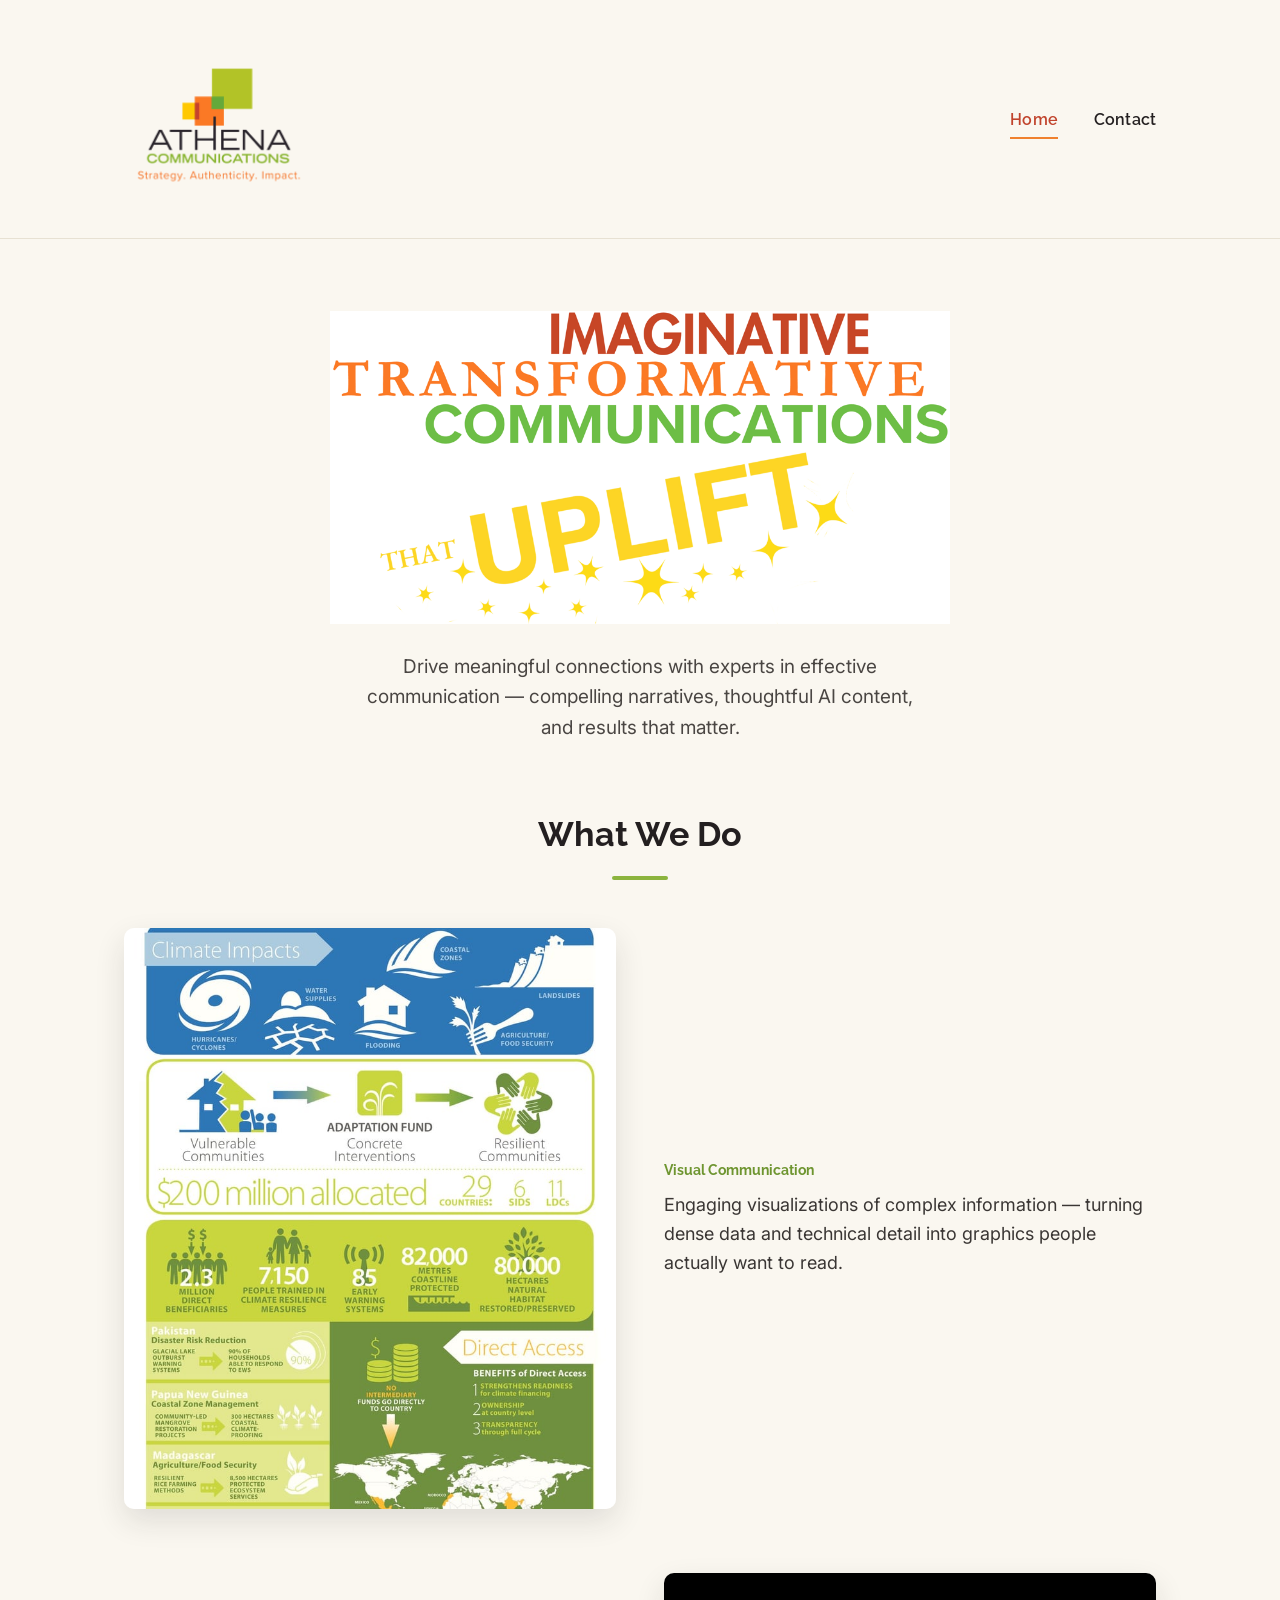
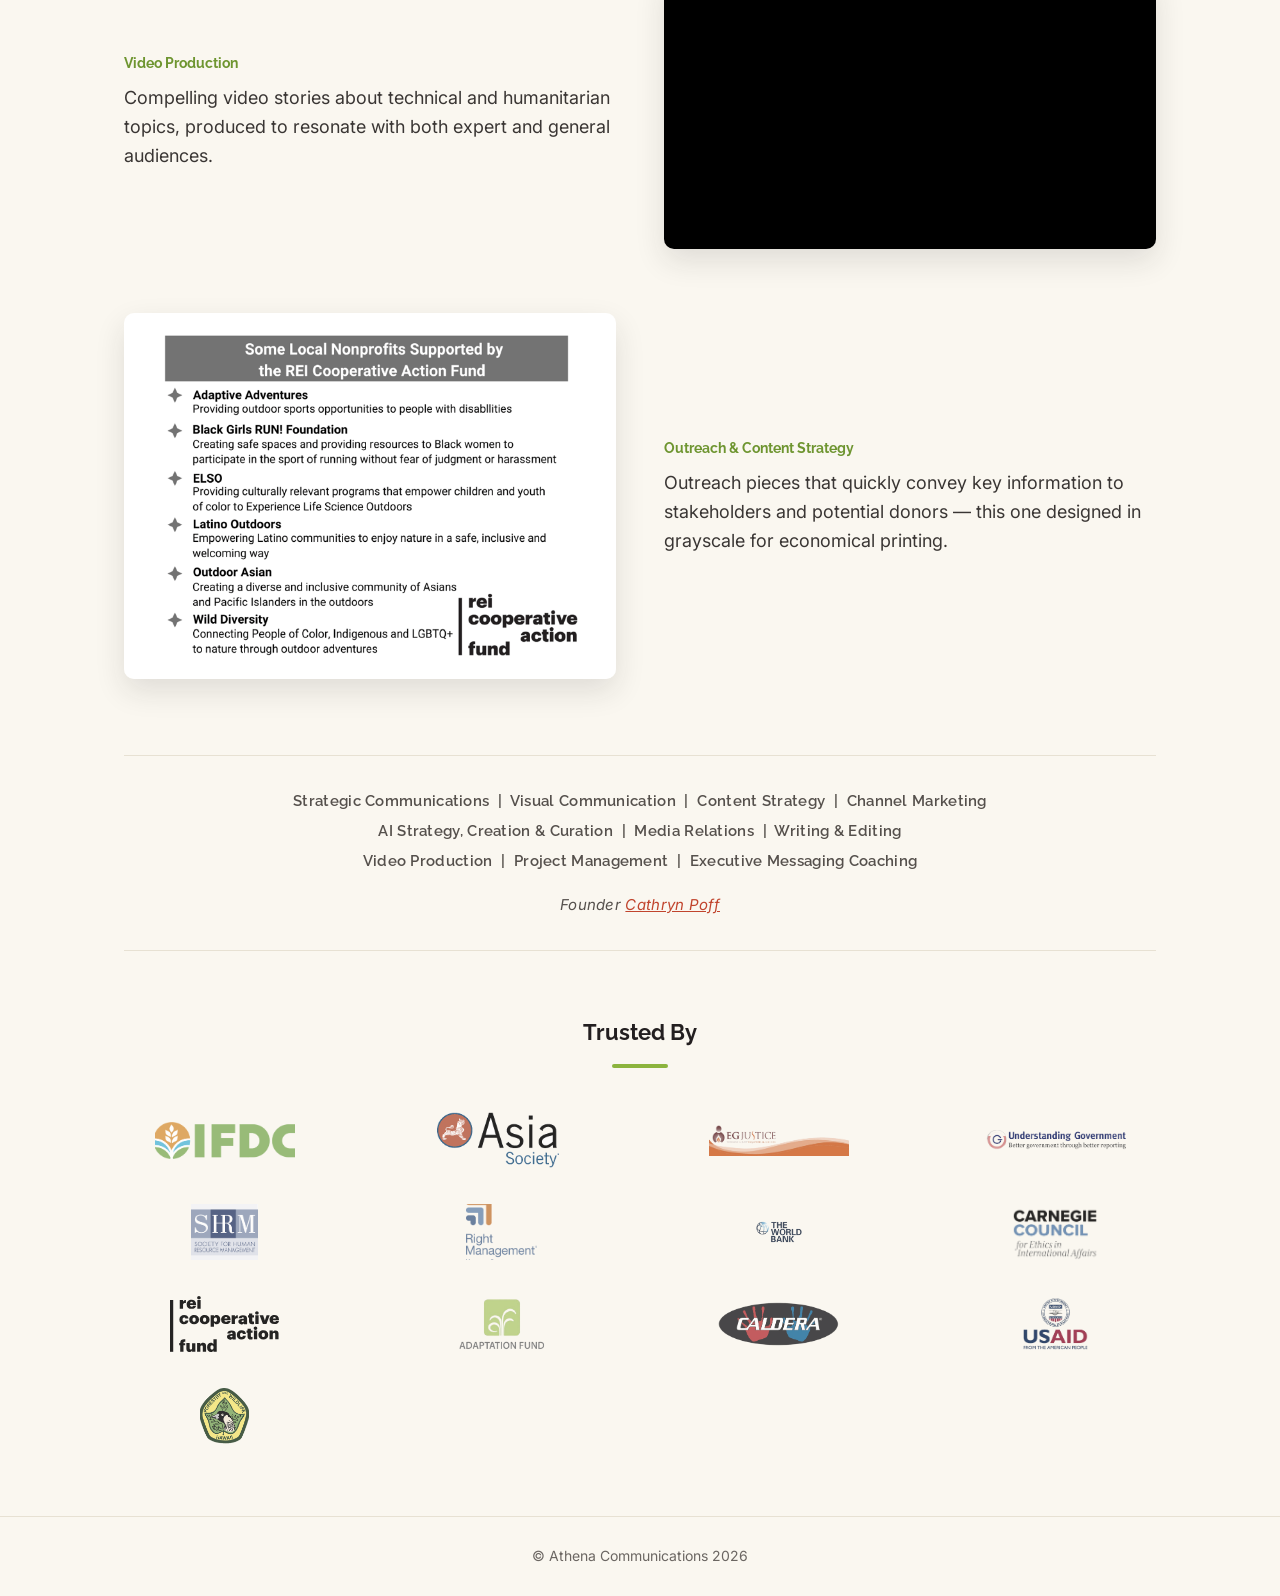
==== index.html @ 83ae7519 "Add files via upload" ====
<!DOCTYPE html>
<html lang="en">
<head>
<meta charset="UTF-8">
<meta name="viewport" content="width=device-width, initial-scale=1.0">
<title>Athena Communications | Strategic &amp; Visual Communications</title>
<meta name="description" content="Athena Communications crafts compelling narratives, creates and manages AI content, and delivers impactful results for mission-driven organizations.">
<link rel="icon" href="images/athena-logo.png">
<link rel="stylesheet" href="styles.css">
</head>
<body>

<header class="site-header">
  <div class="wrap">
    <a href="index.html" class="logo"><img src="images/athena-logo.png" alt="Athena Communications"></a>
    <nav>
      <a href="index.html" class="nav-link active">Home</a>
      <a href="contact.html" class="nav-link">Contact</a>
    </nav>
  </div>
</header>

<section class="hero">
  <div class="wrap">
    <img src="images/hero-graphic.png" alt="Imaginative, transformative communications that uplift">
    <p class="lede">Drive meaningful connections with experts in effective communication — compelling narratives, thoughtful AI content, and results that matter.</p>
  </div>
</section>

<section class="wrap">
  <div class="section-head">
    <h2>What We Do</h2>
    <div class="rule"></div>
  </div>

  <div class="work">
    <div class="work-row">
      <div class="work-media">
        <img src="images/infographic.jpeg" alt="Engaging infographic visualizing complex information">
      </div>
      <div class="work-text">
        <span class="kicker">Visual Communication</span>
        <p>Engaging visualizations of complex information — turning dense data and technical detail into graphics people actually want to read.</p>
      </div>
    </div>

    <div class="work-row reverse">
      <div class="work-media">
        <div class="video-frame">
          <iframe src="https://www.youtube.com/embed/u7SJyW5X_gA" title="Athena Communications video story" allow="accelerometer; autoplay; clipboard-write; encrypted-media; gyroscope; picture-in-picture" allowfullscreen loading="lazy"></iframe>
        </div>
      </div>
      <div class="work-text">
        <span class="kicker">Video Production</span>
        <p>Compelling video stories about technical and humanitarian topics, produced to resonate with both expert and general audiences.</p>
      </div>
    </div>

    <div class="work-row">
      <div class="work-media">
        <img src="images/postcard.png" alt="Outreach postcard designed in grayscale for economical printing">
      </div>
      <div class="work-text">
        <span class="kicker">Outreach &amp; Content Strategy</span>
        <p>Outreach pieces that quickly convey key information to stakeholders and potential donors — this one designed in grayscale for economical printing.</p>
      </div>
    </div>
  </div>

  <div class="services">
    <p>Strategic Communications &nbsp;|&nbsp; Visual Communication &nbsp;|&nbsp; Content Strategy &nbsp;|&nbsp; Channel Marketing<br>
    AI Strategy, Creation &amp; Curation &nbsp;|&nbsp; Media Relations &nbsp;|&nbsp; Writing &amp; Editing<br>
    Video Production &nbsp;|&nbsp; Project Management &nbsp;|&nbsp; Executive Messaging Coaching</p>
    <p class="founder">Founder <a href="https://cathrynpoff.pro" target="_blank" rel="noopener">Cathryn Poff</a></p>
  </div>
</section>

<section class="clients wrap">
  <div class="section-head">
    <h2>Trusted By</h2>
    <div class="rule"></div>
  </div>
  <div class="client-grid">
    <img src="images/logo-ifdc.png" alt="IFDC">
    <img src="images/logo-asiasociety.png" alt="Asia Society">
    <img src="images/logo-egjustice.png" alt="Environmental and Governance Justice">
    <img src="images/logo-ungovt.png" alt="U.N. Government logo">
    <img src="images/logo-shrm.gif" alt="SHRM">
    <img src="images/logo-right-management.png" alt="Right Management">
    <img src="images/logo-worldbank.png" alt="World Bank">
    <img src="images/logo-carnegiecouncil.png" alt="Carnegie Council">
    <img src="images/logo-rcaf.svg" alt="REI Cooperative Action Fund">
    <img src="images/logo-adaptationfund.png" alt="Adaptation Fund">
    <img src="images/logo-caldera.png" alt="Caldera">
    <img src="images/logo-usaid.png" alt="USAID">
    <img src="images/logo-dofaw.png" alt="DOFAW">
  </div>
</section>

<footer class="site-footer">
  <div class="wrap">&copy; Athena Communications 2026</div>
</footer>

</body>
</html>
---- styles.css ----
/* Athena Communications — site styles */

@import url('https://fonts.googleapis.com/css2?family=Raleway:wght@500;600;700&family=Inter:wght@400;500;600&display=swap');

:root {
  --cream: #FAF7F0;
  --ink: #231F20;
  --olive: #8CB43E;
  --olive-dark: #6E9530;
  --orange: #F0812E;
  --rust: #C1442D;
  --yellow: #FFC20E;
  --line: #E7E1D3;
  --max: 1080px;
}

* { box-sizing: border-box; }

html { scroll-behavior: smooth; }

body {
  margin: 0;
  font-family: 'Inter', sans-serif;
  color: var(--ink);
  background: var(--cream);
  line-height: 1.6;
  -webkit-font-smoothing: antialiased;
}

h1, h2, h3, .nav-link, .btn {
  font-family: 'Raleway', sans-serif;
}

a { color: var(--rust); }
a:hover { color: var(--orange); }

img { max-width: 100%; display: block; }

.wrap {
  max-width: var(--max);
  margin: 0 auto;
  padding: 0 24px;
}

/* Header */

.site-header {
  padding: 28px 0 20px;
  border-bottom: 1px solid var(--line);
}

.site-header .wrap {
  display: flex;
  align-items: center;
  justify-content: space-between;
  gap: 24px;
}

.site-header .logo img {
  width: 190px;
}

.site-header nav {
  display: flex;
  gap: 36px;
}

.nav-link {
  color: var(--ink);
  text-decoration: none;
  font-weight: 600;
  font-size: 16px;
  letter-spacing: 0.01em;
  padding-bottom: 4px;
  border-bottom: 2px solid transparent;
}

.nav-link:hover,
.nav-link.active {
  color: var(--rust);
  border-bottom-color: var(--orange);
}

/* Hero */

.hero {
  padding: 72px 0 56px;
  text-align: center;
}

.hero img {
  max-width: 620px;
  margin: 0 auto;
}

.hero p.lede {
  max-width: 560px;
  margin: 28px auto 0;
  font-size: 19px;
  color: #4A4643;
}

/* What We Do */

.section-head {
  text-align: center;
  padding: 8px 0 8px;
}

.section-head h2 {
  font-size: 34px;
  font-weight: 700;
  margin: 0 0 4px;
}

.section-head .rule {
  width: 56px;
  height: 4px;
  background: var(--olive);
  margin: 14px auto 0;
  border-radius: 2px;
}

.work {
  padding: 40px 0 20px;
  display: flex;
  flex-direction: column;
  gap: 64px;
}

.work-row {
  display: grid;
  grid-template-columns: 1fr 1fr;
  gap: 48px;
  align-items: center;
}

.work-row.reverse .work-media { order: 2; }
.work-row.reverse .work-text { order: 1; }

.work-media img,
.work-media .video-frame {
  border-radius: 10px;
  box-shadow: 0 12px 30px rgba(35, 31, 32, 0.12);
}

.work-text .kicker {
  display: block;
  color: var(--olive-dark);
  font-family: 'Raleway', sans-serif;
  font-weight: 700;
  font-size: 14px;
  margin-bottom: 10px;
}

.work-text p {
  font-size: 18px;
  margin: 0;
  color: #3A3634;
}

.video-frame {
  position: relative;
  padding-top: 56.25%;
  overflow: hidden;
  border-radius: 10px;
  background: #000;
}

.video-frame iframe {
  position: absolute;
  inset: 0;
  width: 100%;
  height: 100%;
  border: 0;
}

/* Services strip */

.services {
  margin: 56px 0 8px;
  padding: 30px 0;
  border-top: 1px solid var(--line);
  border-bottom: 1px solid var(--line);
  text-align: center;
}

.services p {
  margin: 0;
  font-family: 'Raleway', sans-serif;
  font-weight: 600;
  font-size: 15px;
  color: #55504C;
  letter-spacing: 0.02em;
  line-height: 2;
}

.services .founder {
  margin-top: 14px;
  font-style: italic;
  font-family: 'Inter', sans-serif;
  font-weight: 400;
  font-size: 15px;
}

/* Client logos */

.clients {
  padding: 48px 0 72px;
}

.clients .section-head h2 { font-size: 22px; }

.client-grid {
  margin-top: 36px;
  display: grid;
  grid-template-columns: repeat(4, 1fr);
  gap: 36px 28px;
  align-items: center;
  justify-items: center;
}

.client-grid img {
  max-height: 56px;
  max-width: 140px;
  width: auto;
  filter: grayscale(35%);
  opacity: 0.85;
  transition: opacity 0.15s ease, filter 0.15s ease;
}

.client-grid img:hover {
  filter: grayscale(0%);
  opacity: 1;
}

/* Footer */

.site-footer {
  border-top: 1px solid var(--line);
  padding: 28px 0;
  text-align: center;
  font-size: 14px;
  color: #6B6662;
}

/* Contact page */

.contact-hero {
  padding: 56px 0 12px;
  text-align: center;
}

.contact-hero h1 {
  font-size: 38px;
  margin: 0 0 12px;
}

.contact-hero p {
  color: #4A4643;
  font-size: 17px;
  max-width: 500px;
  margin: 0 auto;
}

.contact-form-wrap {
  max-width: 560px;
  margin: 40px auto 80px;
  padding: 0 24px;
}

.field {
  margin-bottom: 22px;
}

.field label {
  display: block;
  font-family: 'Raleway', sans-serif;
  font-weight: 600;
  font-size: 14px;
  margin-bottom: 8px;
}

.field input,
.field textarea {
  width: 100%;
  padding: 13px 14px;
  border: 1px solid #D9D2C4;
  border-radius: 8px;
  font-family: 'Inter', sans-serif;
  font-size: 15px;
  background: #fff;
  color: var(--ink);
}

.field input:focus,
.field textarea:focus {
  outline: none;
  border-color: var(--olive);
  box-shadow: 0 0 0 3px rgba(140, 180, 62, 0.18);
}

.field textarea { min-height: 140px; resize: vertical; }

.btn {
  display: inline-block;
  background: var(--rust);
  color: #fff;
  border: none;
  padding: 15px 38px;
  border-radius: 8px;
  font-weight: 600;
  font-size: 16px;
  cursor: pointer;
}

.btn:hover { background: var(--orange); color: #fff; }

.hidden-field { display: none; }

/* Responsive */

@media (max-width: 720px) {
  .site-header .wrap { flex-direction: column; gap: 14px; }
  .site-header nav { gap: 28px; }
  .work-row,
  .work-row.reverse .work-media,
  .work-row.reverse .work-text {
    grid-template-columns: 1fr;
    order: initial;
  }
  .work-row { display: flex; flex-direction: column; gap: 24px; }
  .client-grid { grid-template-columns: repeat(2, 1fr); }
  .hero { padding: 48px 0 40px; }
  .hero img { max-width: 100%; }
}

@media (prefers-reduced-motion: reduce) {
  html { scroll-behavior: auto; }
  * { transition: none !important; }
}
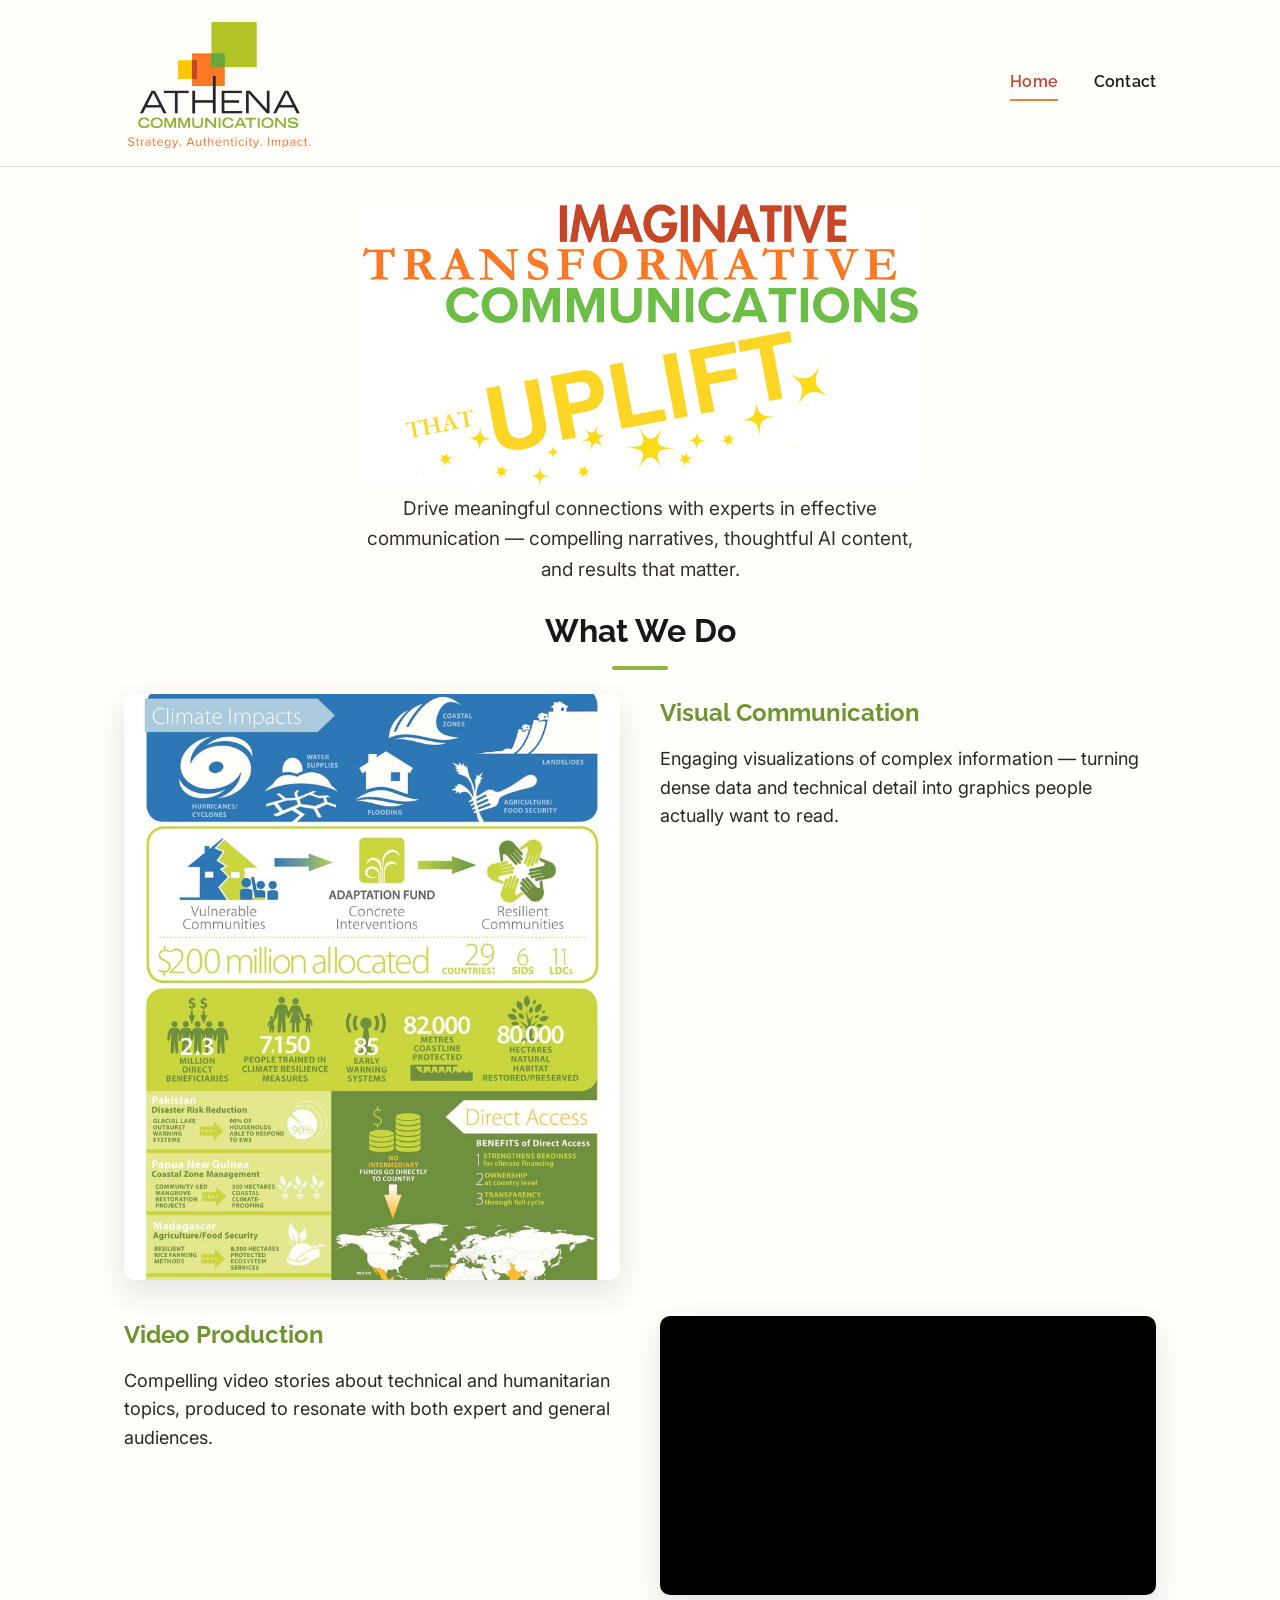
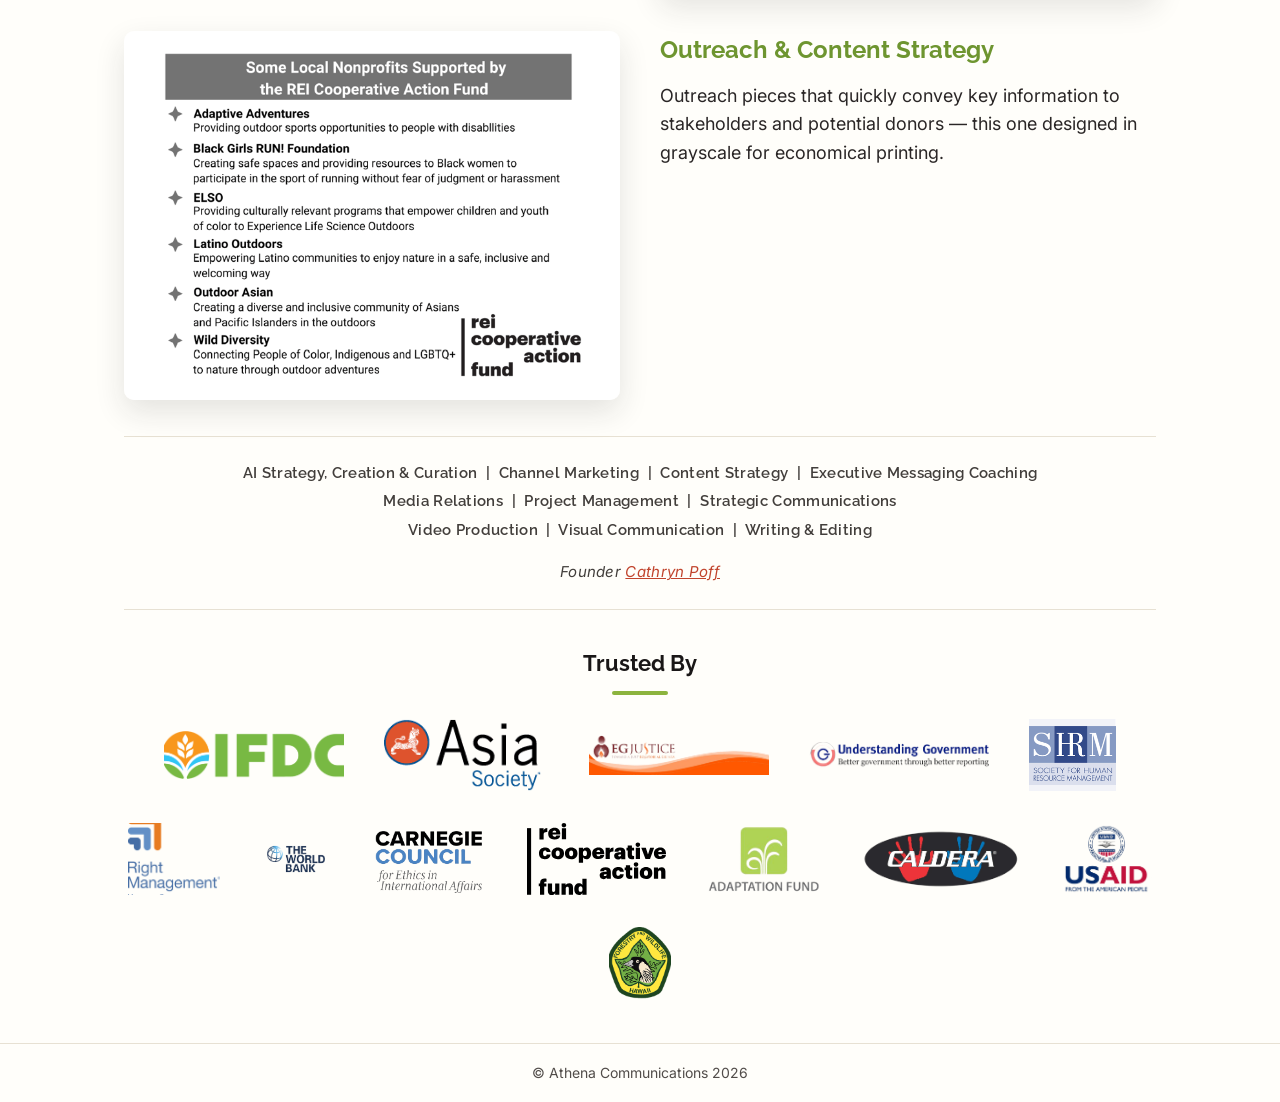
==== commit 46074ba0: "Add files via upload" ====
--- a/index.html
+++ b/index.html
@@ -68,9 +68,9 @@
   </div>
 
   <div class="services">
-    <p>Strategic Communications &nbsp;|&nbsp; Visual Communication &nbsp;|&nbsp; Content Strategy &nbsp;|&nbsp; Channel Marketing<br>
-    AI Strategy, Creation &amp; Curation &nbsp;|&nbsp; Media Relations &nbsp;|&nbsp; Writing &amp; Editing<br>
-    Video Production &nbsp;|&nbsp; Project Management &nbsp;|&nbsp; Executive Messaging Coaching</p>
+    <p>AI Strategy, Creation &amp; Curation &nbsp;|&nbsp; Channel Marketing &nbsp;|&nbsp; Content Strategy &nbsp;|&nbsp; Executive Messaging Coaching<br>
+    Media Relations &nbsp;|&nbsp; Project Management &nbsp;|&nbsp; Strategic Communications<br>
+    Video Production &nbsp;|&nbsp; Visual Communication &nbsp;|&nbsp; Writing &amp; Editing</p>
     <p class="founder">Founder <a href="https://cathrynpoff.pro" target="_blank" rel="noopener">Cathryn Poff</a></p>
   </div>
 </section>
--- a/styles.css
+++ b/styles.css
@@ -3,8 +3,8 @@
 @import url('https://fonts.googleapis.com/css2?family=Raleway:wght@500;600;700&family=Inter:wght@400;500;600&display=swap');
 
 :root {
-  --cream: #FAF7F0;
-  --ink: #231F20;
+  --cream: #FFFEFA;
+  --ink: #1A1717;
   --olive: #8CB43E;
   --olive-dark: #6E9530;
   --orange: #F0812E;
@@ -45,7 +45,7 @@
 /* Header */
 
 .site-header {
-  padding: 28px 0 20px;
+  padding: 18px 0 14px;
   border-bottom: 1px solid var(--line);
 }
 
@@ -84,55 +84,55 @@
 /* Hero */
 
 .hero {
-  padding: 72px 0 56px;
+  padding: 36px 0 20px;
   text-align: center;
 }
 
 .hero img {
-  max-width: 620px;
+  max-width: 560px;
   margin: 0 auto;
 }
 
 .hero p.lede {
   max-width: 560px;
-  margin: 28px auto 0;
+  margin: 8px auto 0;
   font-size: 19px;
-  color: #4A4643;
+  color: #363130;
 }
 
 /* What We Do */
 
 .section-head {
   text-align: center;
-  padding: 8px 0 8px;
+  padding: 0;
 }
 
 .section-head h2 {
-  font-size: 34px;
+  font-size: 32px;
   font-weight: 700;
-  margin: 0 0 4px;
+  margin: 0;
 }
 
 .section-head .rule {
   width: 56px;
   height: 4px;
   background: var(--olive);
-  margin: 14px auto 0;
+  margin: 10px auto 0;
   border-radius: 2px;
 }
 
 .work {
-  padding: 40px 0 20px;
+  padding: 24px 0 8px;
   display: flex;
   flex-direction: column;
-  gap: 64px;
+  gap: 36px;
 }
 
 .work-row {
   display: grid;
   grid-template-columns: 1fr 1fr;
-  gap: 48px;
-  align-items: center;
+  gap: 40px;
+  align-items: start;
 }
 
 .work-row.reverse .work-media { order: 2; }
@@ -149,14 +149,14 @@
   color: var(--olive-dark);
   font-family: 'Raleway', sans-serif;
   font-weight: 700;
-  font-size: 14px;
-  margin-bottom: 10px;
+  font-size: 24px;
+  margin-bottom: 12px;
 }
 
 .work-text p {
   font-size: 18px;
   margin: 0;
-  color: #3A3634;
+  color: #2A2626;
 }
 
 .video-frame {
@@ -178,8 +178,8 @@
 /* Services strip */
 
 .services {
-  margin: 56px 0 8px;
-  padding: 30px 0;
+  margin: 28px 0 8px;
+  padding: 22px 0;
   border-top: 1px solid var(--line);
   border-bottom: 1px solid var(--line);
   text-align: center;
@@ -190,9 +190,9 @@
   font-family: 'Raleway', sans-serif;
   font-weight: 600;
   font-size: 15px;
-  color: #55504C;
+  color: #423E3B;
   letter-spacing: 0.02em;
-  line-height: 2;
+  line-height: 1.9;
 }
 
 .services .founder {
@@ -206,31 +206,24 @@
 /* Client logos */
 
 .clients {
-  padding: 48px 0 72px;
+  padding: 28px 0 44px;
 }
 
 .clients .section-head h2 { font-size: 22px; }
 
 .client-grid {
-  margin-top: 36px;
-  display: grid;
-  grid-template-columns: repeat(4, 1fr);
-  gap: 36px 28px;
+  margin-top: 24px;
+  display: flex;
+  flex-wrap: wrap;
+  justify-content: center;
   align-items: center;
-  justify-items: center;
+  gap: 32px 40px;
 }
 
 .client-grid img {
-  max-height: 56px;
-  max-width: 140px;
+  max-height: 72px;
+  max-width: 180px;
   width: auto;
-  filter: grayscale(35%);
-  opacity: 0.85;
-  transition: opacity 0.15s ease, filter 0.15s ease;
-}
-
-.client-grid img:hover {
-  filter: grayscale(0%);
   opacity: 1;
 }
 
@@ -238,26 +231,26 @@
 
 .site-footer {
   border-top: 1px solid var(--line);
-  padding: 28px 0;
+  padding: 18px 0;
   text-align: center;
   font-size: 14px;
-  color: #6B6662;
+  color: #514C49;
 }
 
 /* Contact page */
 
 .contact-hero {
-  padding: 56px 0 12px;
+  padding: 40px 0 8px;
   text-align: center;
 }
 
 .contact-hero h1 {
   font-size: 38px;
-  margin: 0 0 12px;
+  margin: 0 0 10px;
 }
 
 .contact-hero p {
-  color: #4A4643;
+  color: #363130;
   font-size: 17px;
   max-width: 500px;
   margin: 0 auto;
@@ -265,7 +258,7 @@
 
 .contact-form-wrap {
   max-width: 560px;
-  margin: 40px auto 80px;
+  margin: 28px auto 56px;
   padding: 0 24px;
 }
 
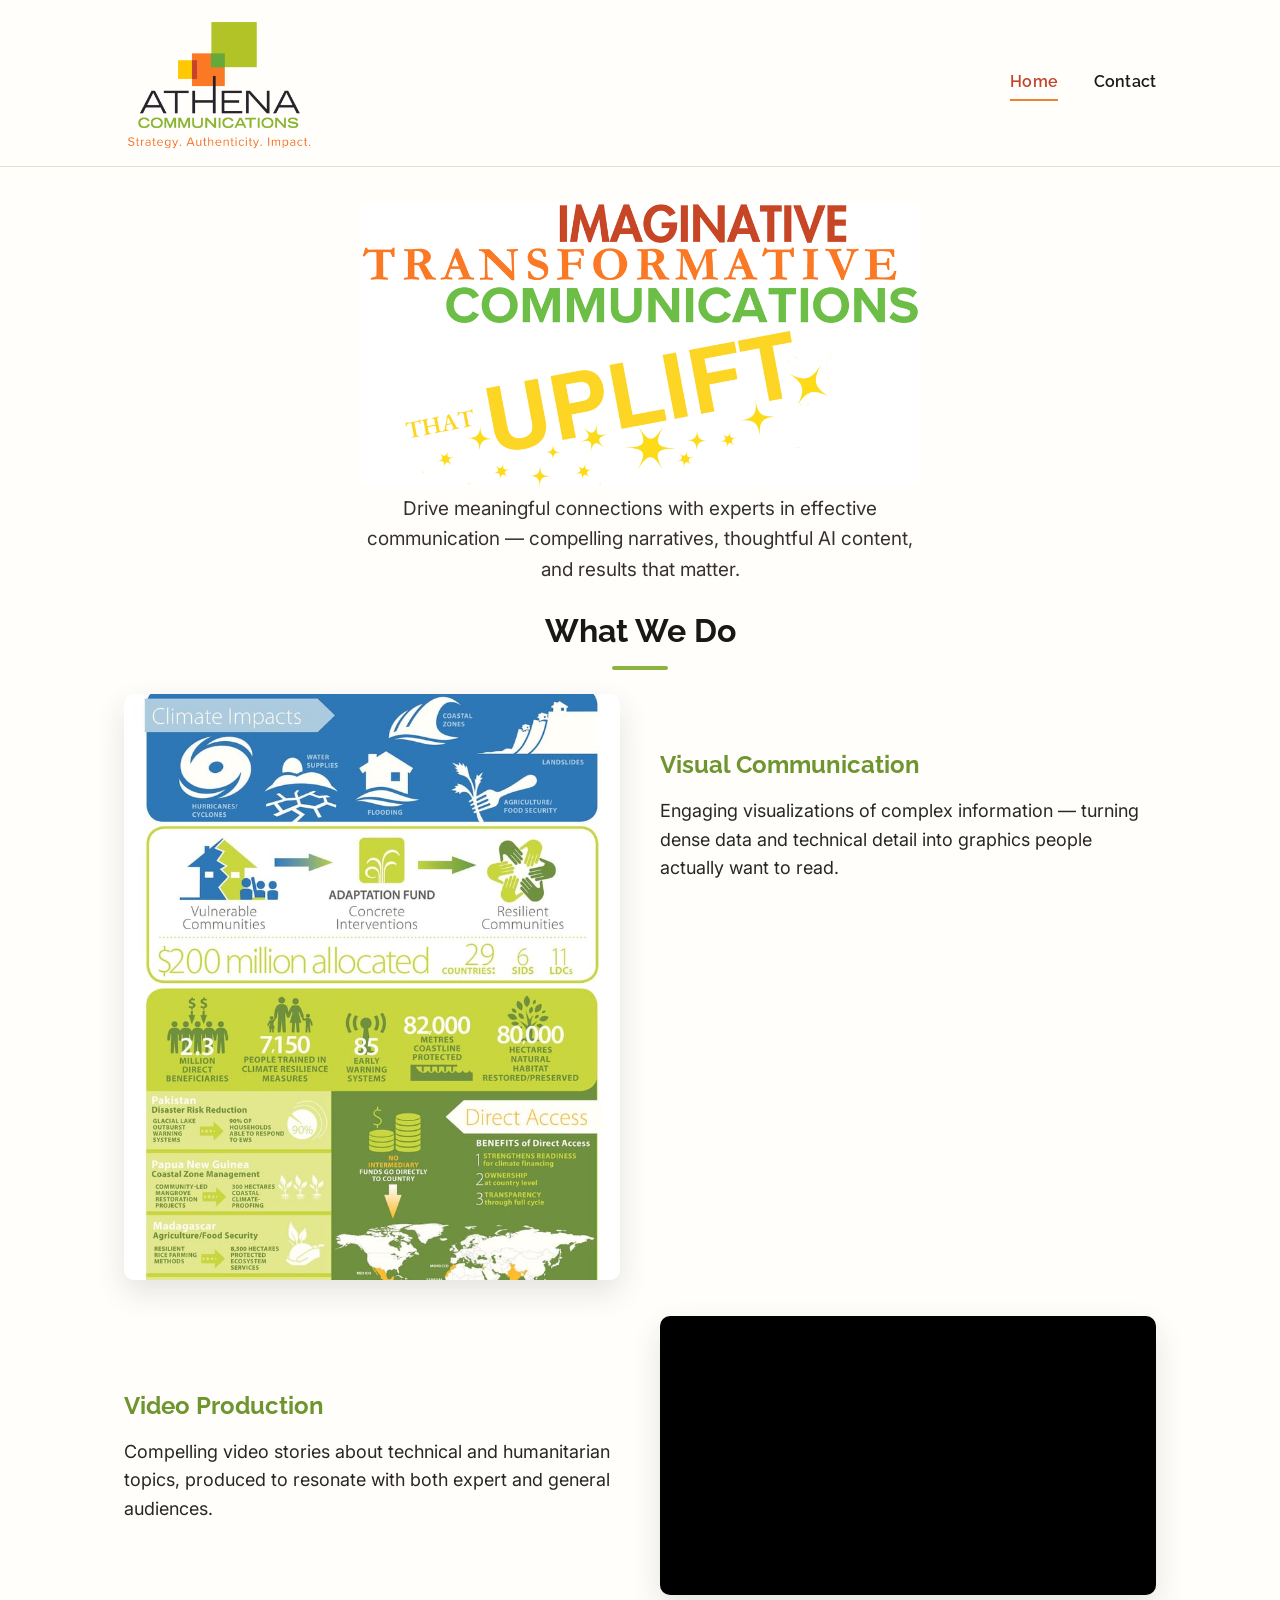
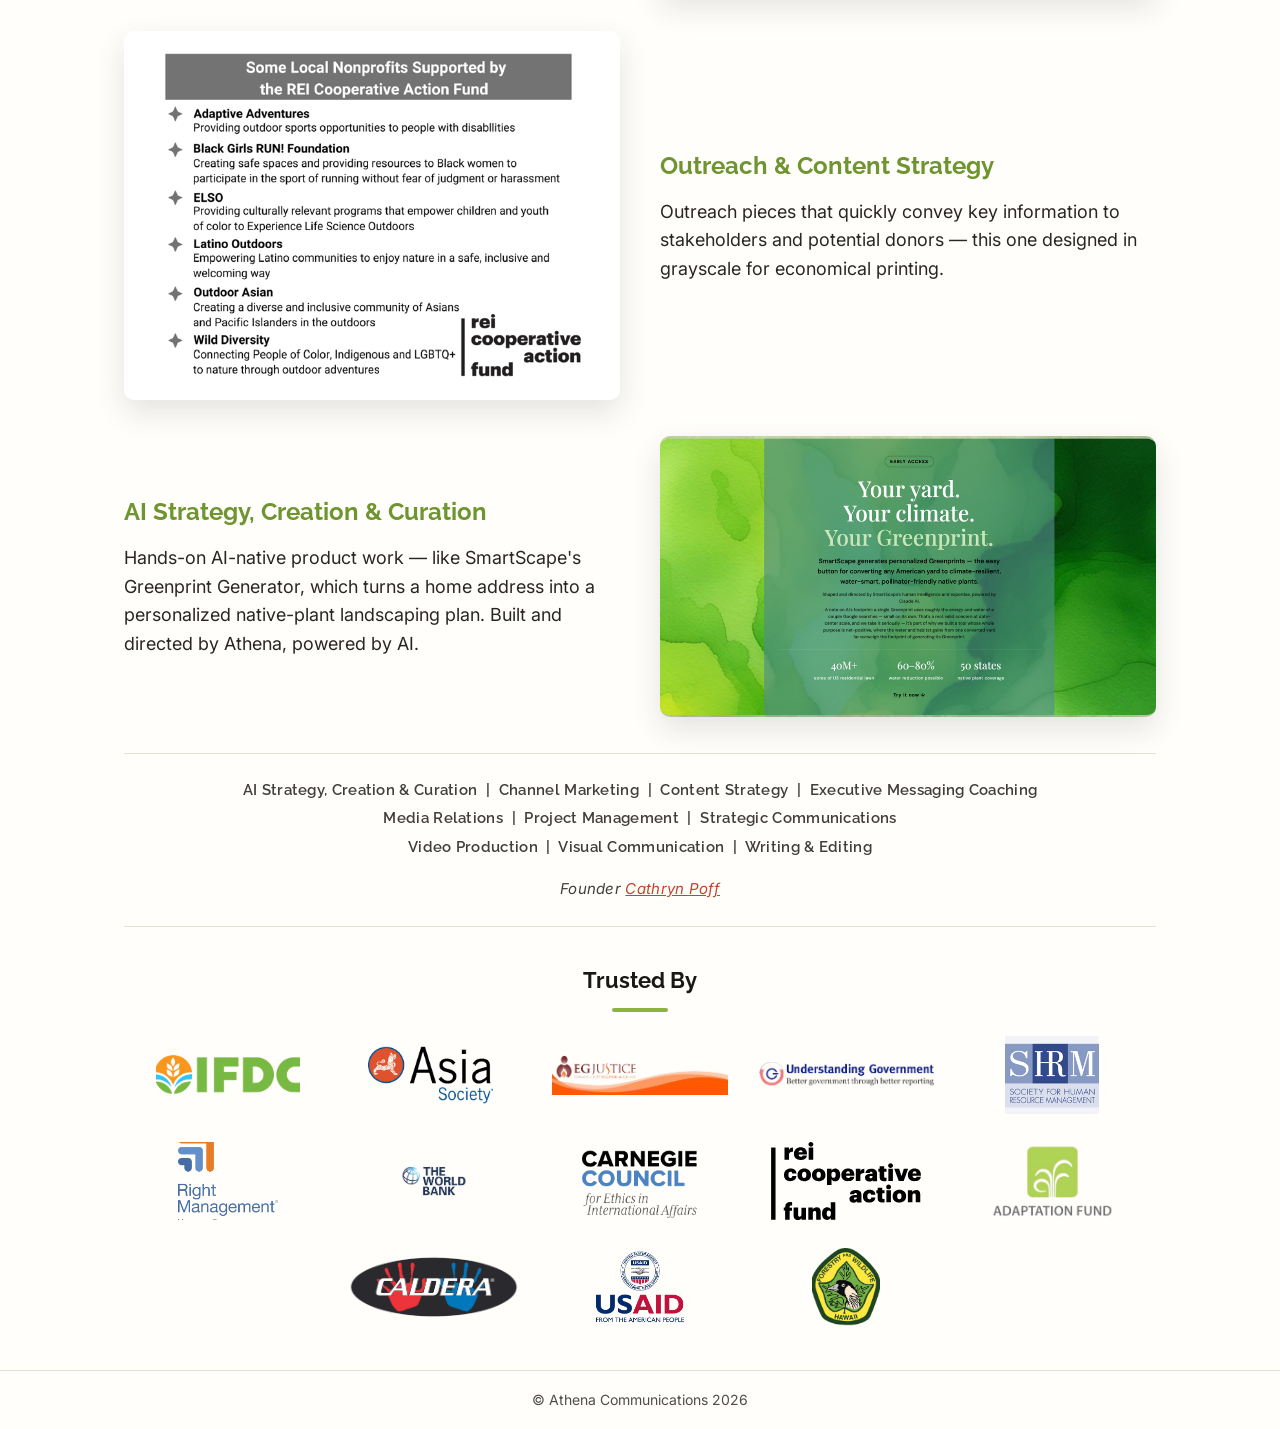
==== commit 91eaffbd: "Add files via upload" ====
--- a/index.html
+++ b/index.html
@@ -34,7 +34,7 @@
   </div>
 
   <div class="work">
-    <div class="work-row">
+    <div class="work-row top-nudge">
       <div class="work-media">
         <img src="images/infographic.jpeg" alt="Engaging infographic visualizing complex information">
       </div>
@@ -65,6 +65,16 @@
         <p>Outreach pieces that quickly convey key information to stakeholders and potential donors — this one designed in grayscale for economical printing.</p>
       </div>
     </div>
+
+    <div class="work-row reverse">
+      <div class="work-media">
+        <img src="images/greenprint-example.png" alt="SmartScape Greenprint Generator, an AI-native tool for climate-resilient yard planning">
+      </div>
+      <div class="work-text">
+        <span class="kicker">AI Strategy, Creation &amp; Curation</span>
+        <p>Hands-on AI-native product work — like SmartScape's Greenprint Generator, which turns a home address into a personalized native-plant landscaping plan. Built and directed by Athena, powered by AI.</p>
+      </div>
+    </div>
   </div>
 
   <div class="services">
@@ -81,19 +91,19 @@
     <div class="rule"></div>
   </div>
   <div class="client-grid">
-    <img src="images/logo-ifdc.png" alt="IFDC">
-    <img src="images/logo-asiasociety.png" alt="Asia Society">
-    <img src="images/logo-egjustice.png" alt="Environmental and Governance Justice">
-    <img src="images/logo-ungovt.png" alt="U.N. Government logo">
-    <img src="images/logo-shrm.gif" alt="SHRM">
-    <img src="images/logo-right-management.png" alt="Right Management">
-    <img src="images/logo-worldbank.png" alt="World Bank">
-    <img src="images/logo-carnegiecouncil.png" alt="Carnegie Council">
-    <img src="images/logo-rcaf.svg" alt="REI Cooperative Action Fund">
-    <img src="images/logo-adaptationfund.png" alt="Adaptation Fund">
-    <img src="images/logo-caldera.png" alt="Caldera">
-    <img src="images/logo-usaid.png" alt="USAID">
-    <img src="images/logo-dofaw.png" alt="DOFAW">
+    <div class="client-logo"><img class="small" src="images/logo-ifdc.png" alt="IFDC"></div>
+    <div class="client-logo"><img class="small" src="images/logo-asiasociety.png" alt="Asia Society"></div>
+    <div class="client-logo"><img src="images/logo-egjustice.png" alt="Environmental and Governance Justice"></div>
+    <div class="client-logo"><img src="images/logo-ungovt.png" alt="U.N. Government logo"></div>
+    <div class="client-logo"><img src="images/logo-shrm.gif" alt="SHRM"></div>
+    <div class="client-logo"><img src="images/logo-right-management.png" alt="Right Management"></div>
+    <div class="client-logo"><img src="images/logo-worldbank.png" alt="World Bank"></div>
+    <div class="client-logo"><img src="images/logo-carnegiecouncil.png" alt="Carnegie Council"></div>
+    <div class="client-logo"><img src="images/logo-rcaf.svg" alt="REI Cooperative Action Fund"></div>
+    <div class="client-logo"><img src="images/logo-adaptationfund.png" alt="Adaptation Fund"></div>
+    <div class="client-logo"><img src="images/logo-caldera.png" alt="Caldera"></div>
+    <div class="client-logo"><img src="images/logo-usaid.png" alt="USAID"></div>
+    <div class="client-logo"><img src="images/logo-dofaw.png" alt="DOFAW"></div>
   </div>
 </section>
 
--- a/styles.css
+++ b/styles.css
@@ -132,7 +132,15 @@
   display: grid;
   grid-template-columns: 1fr 1fr;
   gap: 40px;
+  align-items: center;
+}
+
+.work-row.top-nudge {
   align-items: start;
+}
+
+.work-row.top-nudge .work-text {
+  margin-top: 52px;
 }
 
 .work-row.reverse .work-media { order: 2; }
@@ -216,15 +224,28 @@
   display: flex;
   flex-wrap: wrap;
   justify-content: center;
+  gap: 28px 30px;
+}
+
+.client-logo {
+  width: 176px;
+  height: 78px;
+  display: flex;
   align-items: center;
-  gap: 32px 40px;
-}
-
-.client-grid img {
-  max-height: 72px;
-  max-width: 180px;
+  justify-content: center;
+}
+
+.client-logo img {
+  max-width: 100%;
+  max-height: 100%;
   width: auto;
-  opacity: 1;
+  height: auto;
+  object-fit: contain;
+}
+
+.client-logo img.small {
+  max-height: 74%;
+  max-width: 82%;
 }
 
 /* Footer */
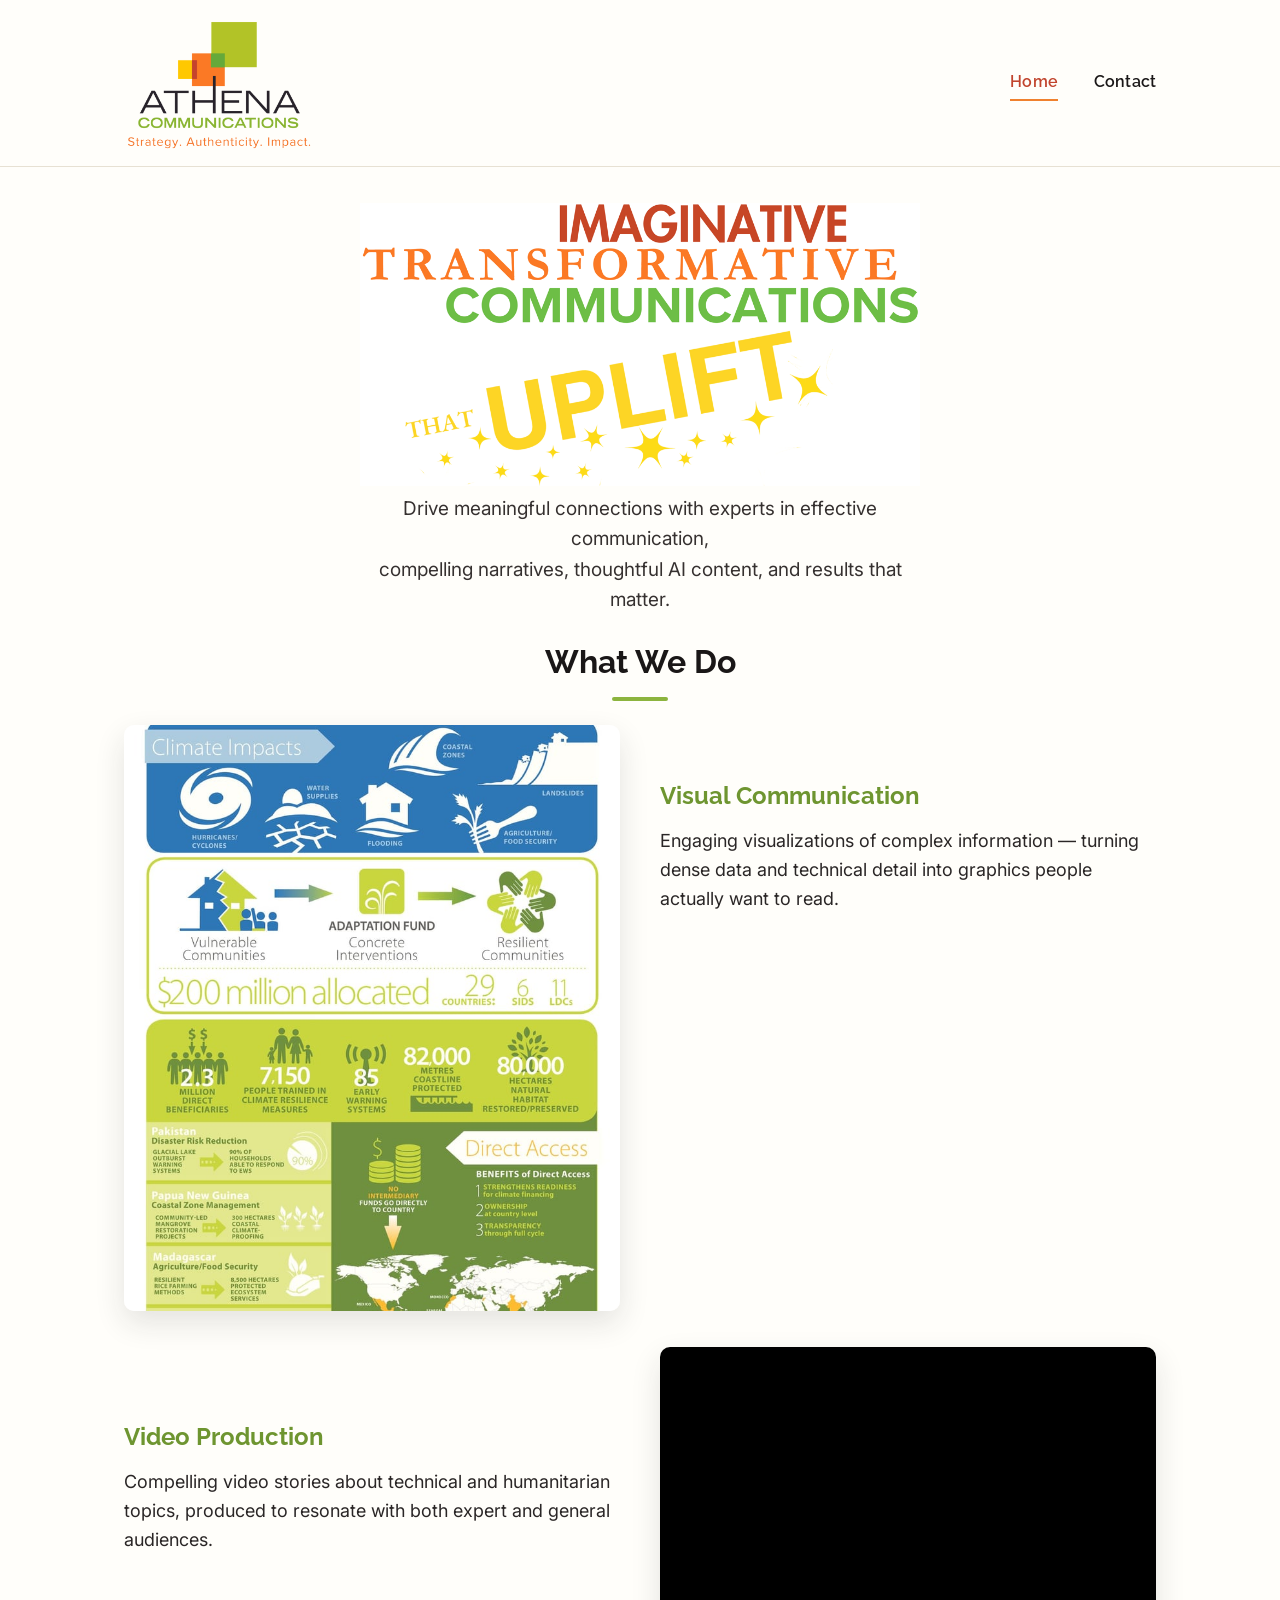
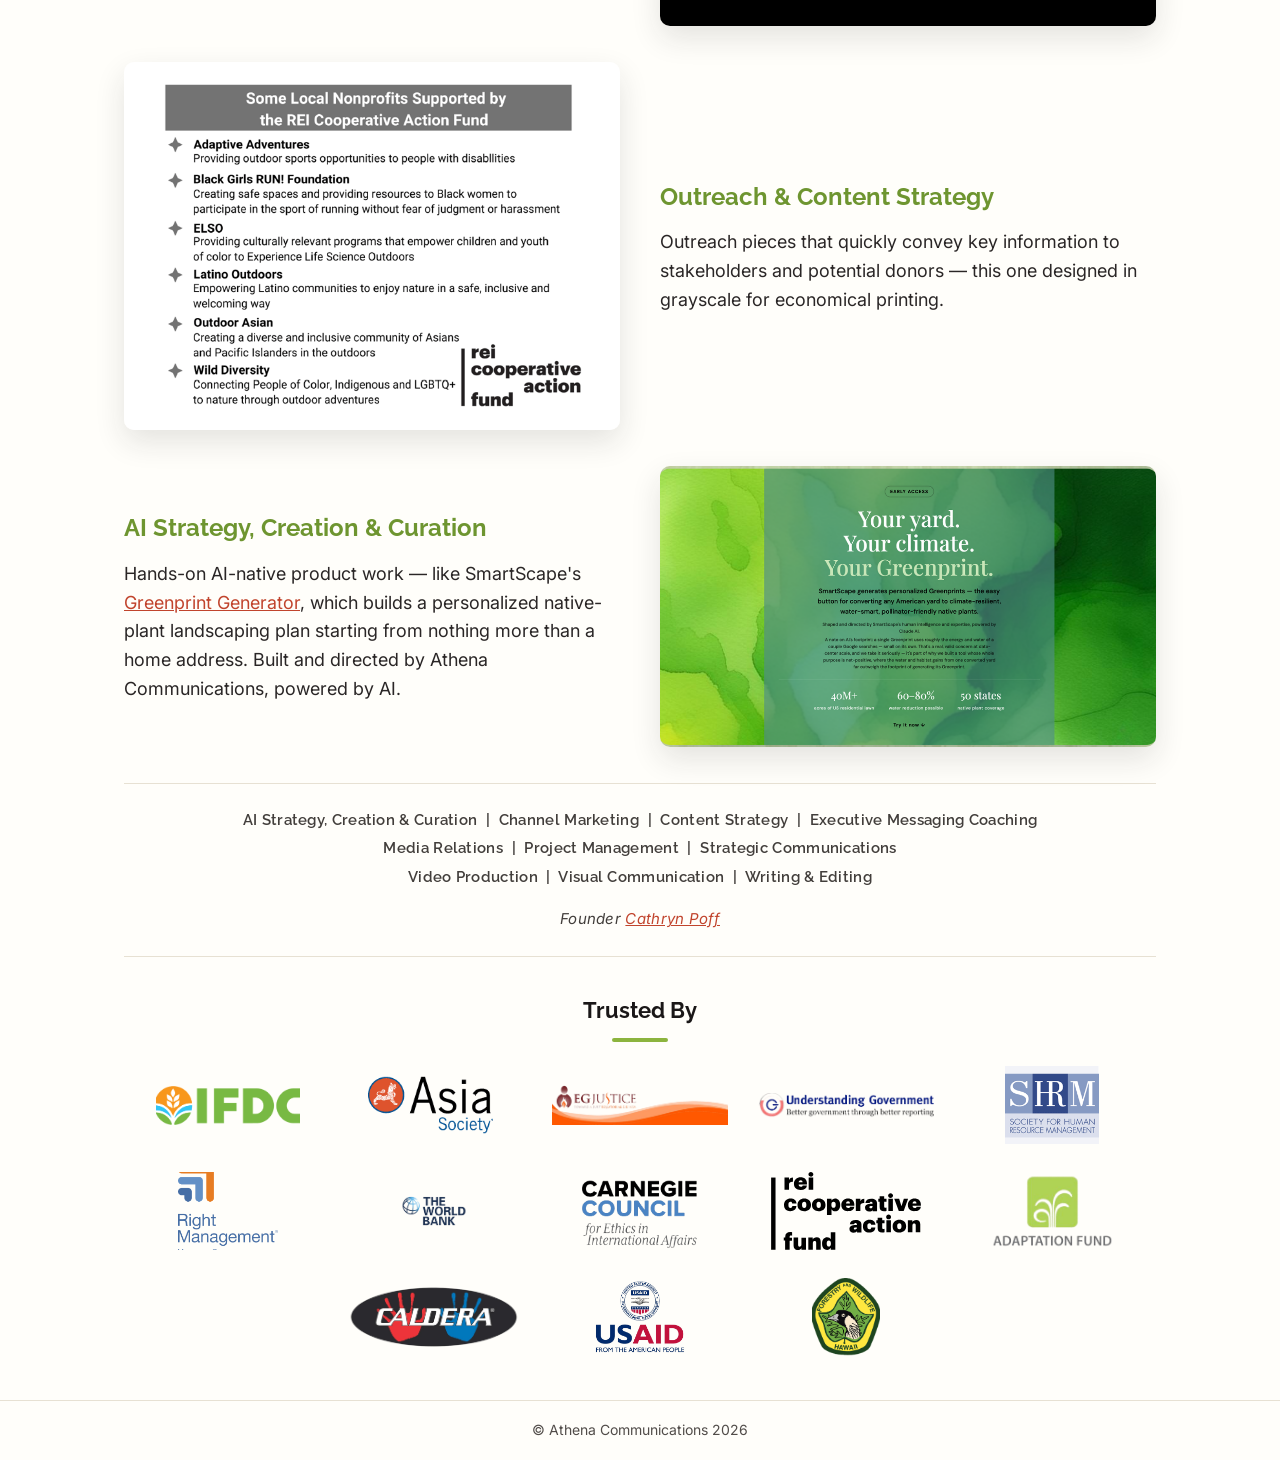
==== commit 4ebf0fbe: "Add files via upload" ====
--- a/index.html
+++ b/index.html
@@ -23,7 +23,7 @@
 <section class="hero">
   <div class="wrap">
     <img src="images/hero-graphic.png" alt="Imaginative, transformative communications that uplift">
-    <p class="lede">Drive meaningful connections with experts in effective communication — compelling narratives, thoughtful AI content, and results that matter.</p>
+    <p class="lede">Drive meaningful connections with experts in effective communication,<br>compelling narratives, thoughtful AI content, and results that matter.</p>
   </div>
 </section>
 
@@ -72,7 +72,7 @@
       </div>
       <div class="work-text">
         <span class="kicker">AI Strategy, Creation &amp; Curation</span>
-        <p>Hands-on AI-native product work — like SmartScape's Greenprint Generator, which turns a home address into a personalized native-plant landscaping plan. Built and directed by Athena, powered by AI.</p>
+        <p>Hands-on AI-native product work — like SmartScape's <a href="https://greenprint-demo.netlify.app" target="_blank" rel="noopener">Greenprint Generator</a>, which builds a personalized native-plant landscaping plan starting from nothing more than a home address. Built and directed by Athena Communications, powered by AI.</p>
       </div>
     </div>
   </div>
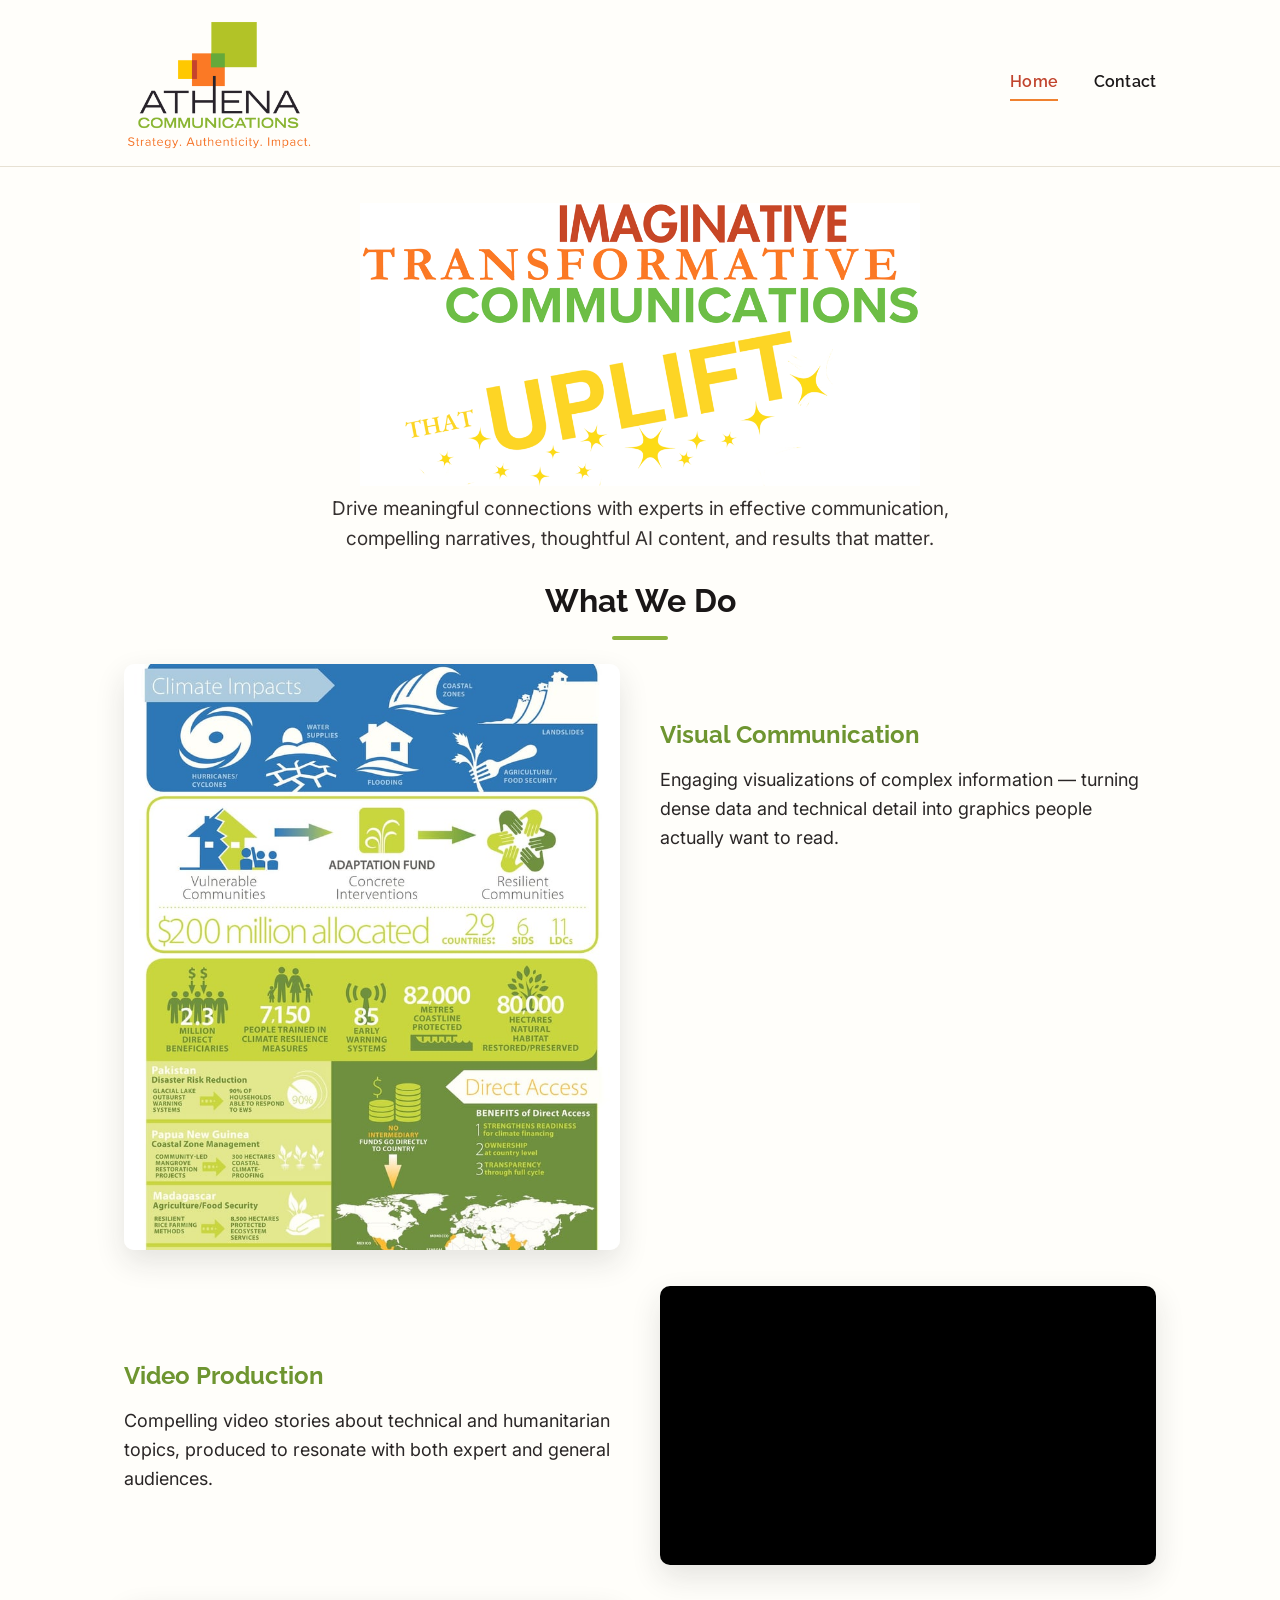
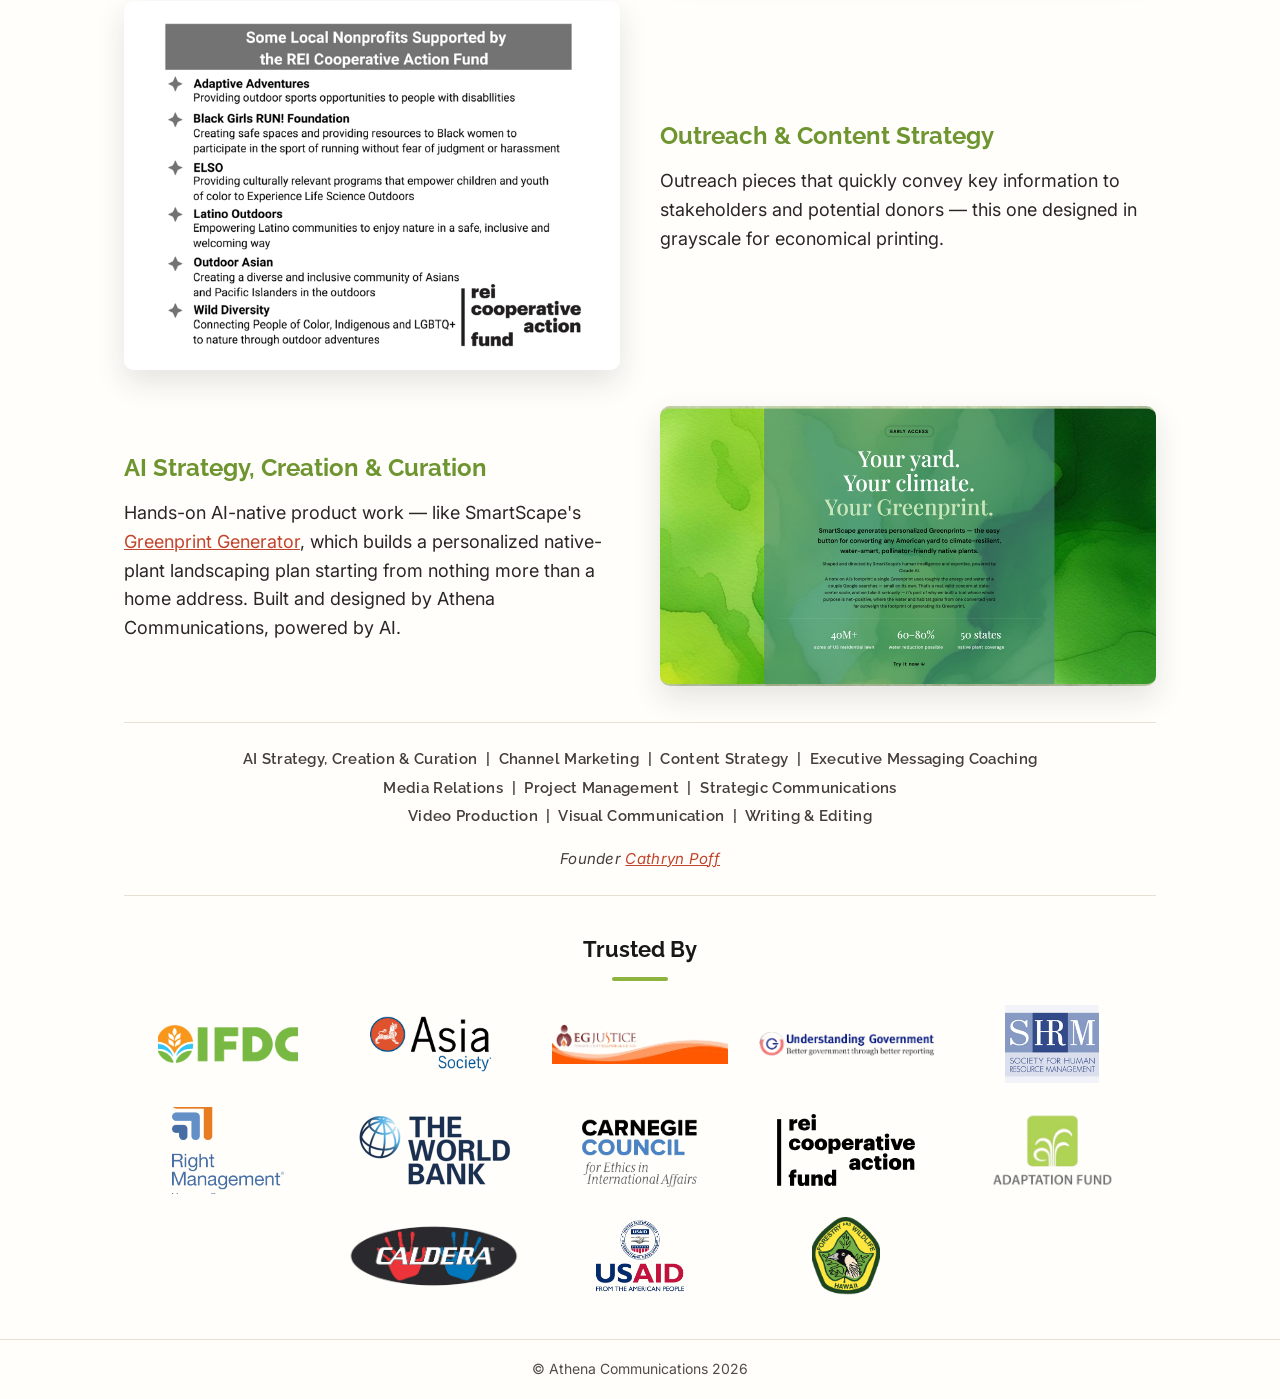
==== commit 72531ae9: "Add files via upload" ====
--- a/index.html
+++ b/index.html
@@ -72,7 +72,7 @@
       </div>
       <div class="work-text">
         <span class="kicker">AI Strategy, Creation &amp; Curation</span>
-        <p>Hands-on AI-native product work — like SmartScape's <a href="https://greenprint-demo.netlify.app" target="_blank" rel="noopener">Greenprint Generator</a>, which builds a personalized native-plant landscaping plan starting from nothing more than a home address. Built and directed by Athena Communications, powered by AI.</p>
+        <p>Hands-on AI-native product work — like SmartScape's <a href="https://greenprint-demo.netlify.app" target="_blank" rel="noopener">Greenprint Generator</a>, which builds a personalized native-plant landscaping plan starting from nothing more than a home address. Built and designed by Athena Communications, powered by AI.</p>
       </div>
     </div>
   </div>
@@ -96,10 +96,10 @@
     <div class="client-logo"><img src="images/logo-egjustice.png" alt="Environmental and Governance Justice"></div>
     <div class="client-logo"><img src="images/logo-ungovt.png" alt="U.N. Government logo"></div>
     <div class="client-logo"><img src="images/logo-shrm.gif" alt="SHRM"></div>
-    <div class="client-logo"><img src="images/logo-right-management.png" alt="Right Management"></div>
+    <div class="client-logo"><img class="big" src="images/logo-right-management.png" alt="Right Management"></div>
     <div class="client-logo"><img src="images/logo-worldbank.png" alt="World Bank"></div>
     <div class="client-logo"><img src="images/logo-carnegiecouncil.png" alt="Carnegie Council"></div>
-    <div class="client-logo"><img src="images/logo-rcaf.svg" alt="REI Cooperative Action Fund"></div>
+    <div class="client-logo"><img class="shrink-8" src="images/logo-rcaf.svg" alt="REI Cooperative Action Fund"></div>
     <div class="client-logo"><img src="images/logo-adaptationfund.png" alt="Adaptation Fund"></div>
     <div class="client-logo"><img src="images/logo-caldera.png" alt="Caldera"></div>
     <div class="client-logo"><img src="images/logo-usaid.png" alt="USAID"></div>
--- a/styles.css
+++ b/styles.css
@@ -94,7 +94,7 @@
 }
 
 .hero p.lede {
-  max-width: 560px;
+  max-width: 680px;
   margin: 8px auto 0;
   font-size: 19px;
   color: #363130;
@@ -236,16 +236,24 @@
 }
 
 .client-logo img {
-  max-width: 100%;
-  max-height: 100%;
-  width: auto;
-  height: auto;
+  width: 100%;
+  height: 100%;
   object-fit: contain;
 }
 
 .client-logo img.small {
-  max-height: 74%;
-  max-width: 82%;
+  width: 80%;
+  height: 72%;
+}
+
+.client-logo img.big {
+  width: 112%;
+  height: 112%;
+}
+
+.client-logo img.shrink-8 {
+  width: 92%;
+  height: 92%;
 }
 
 /* Footer */
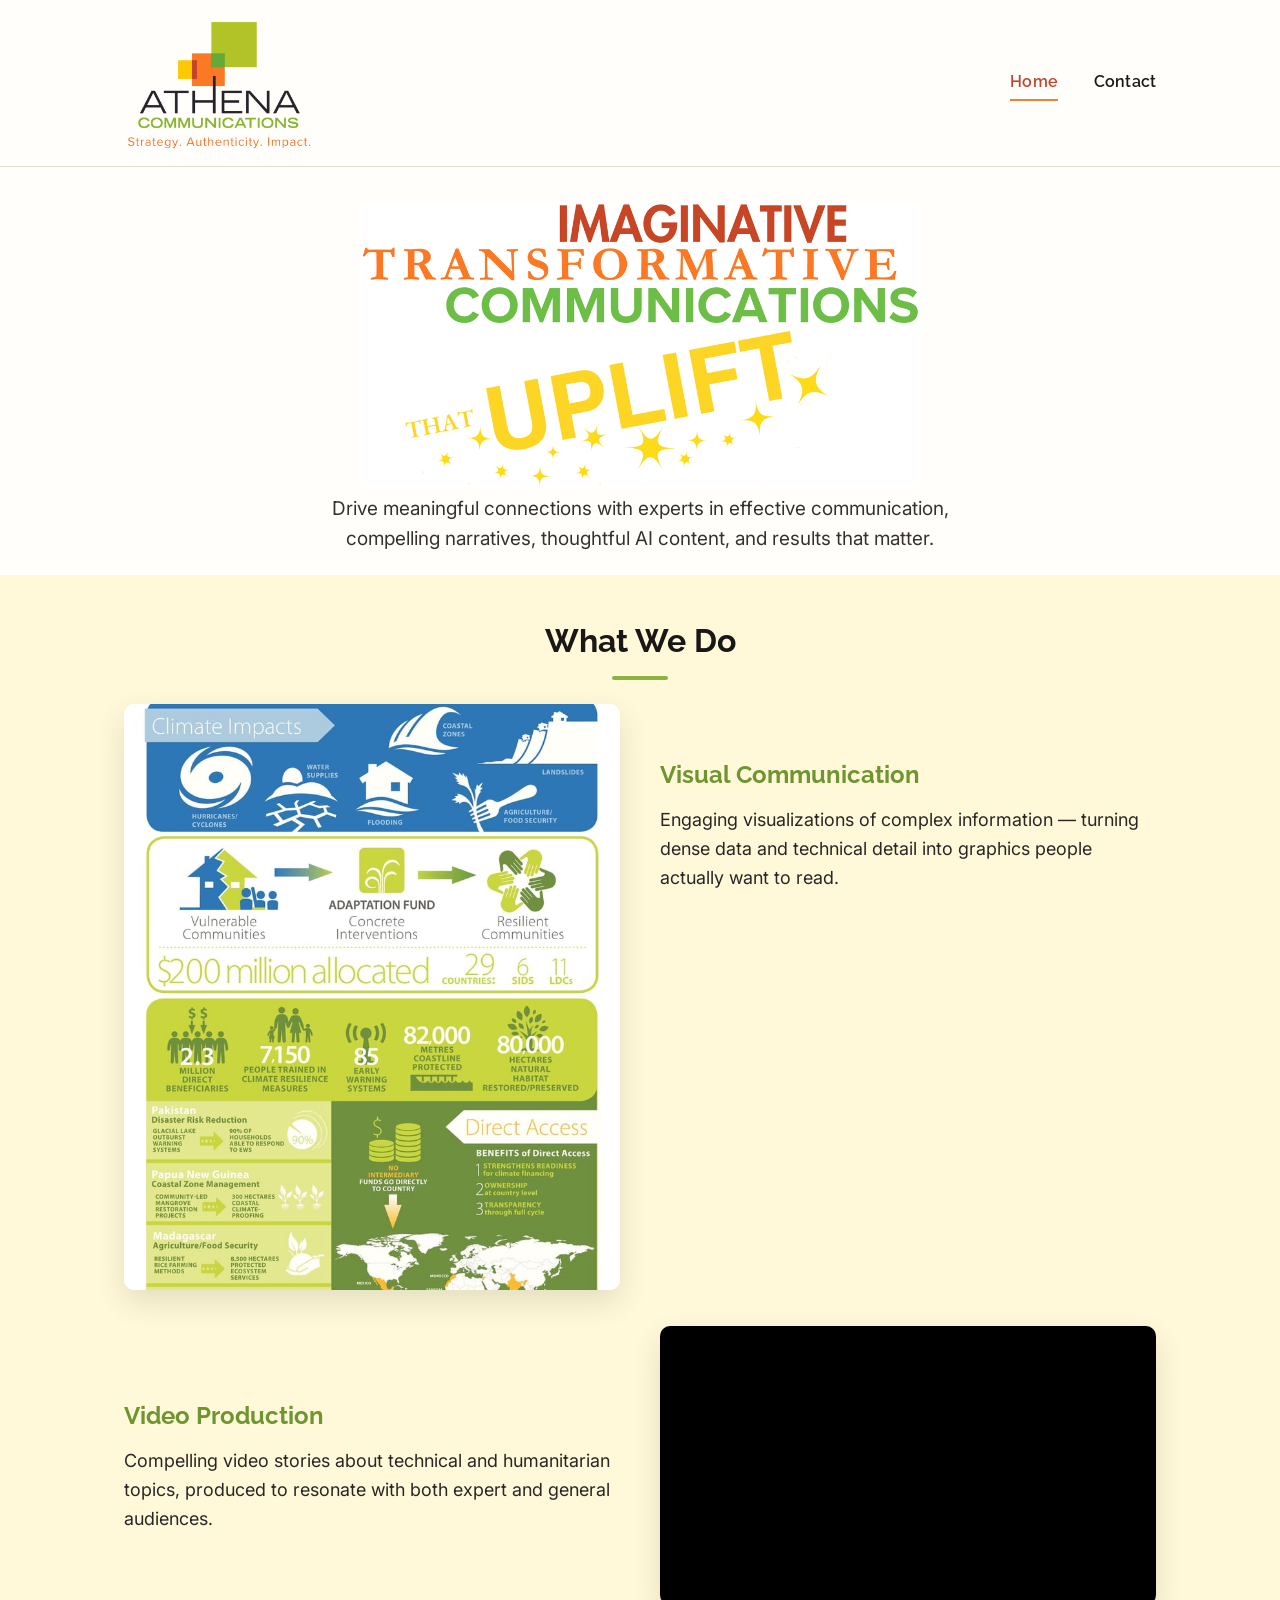
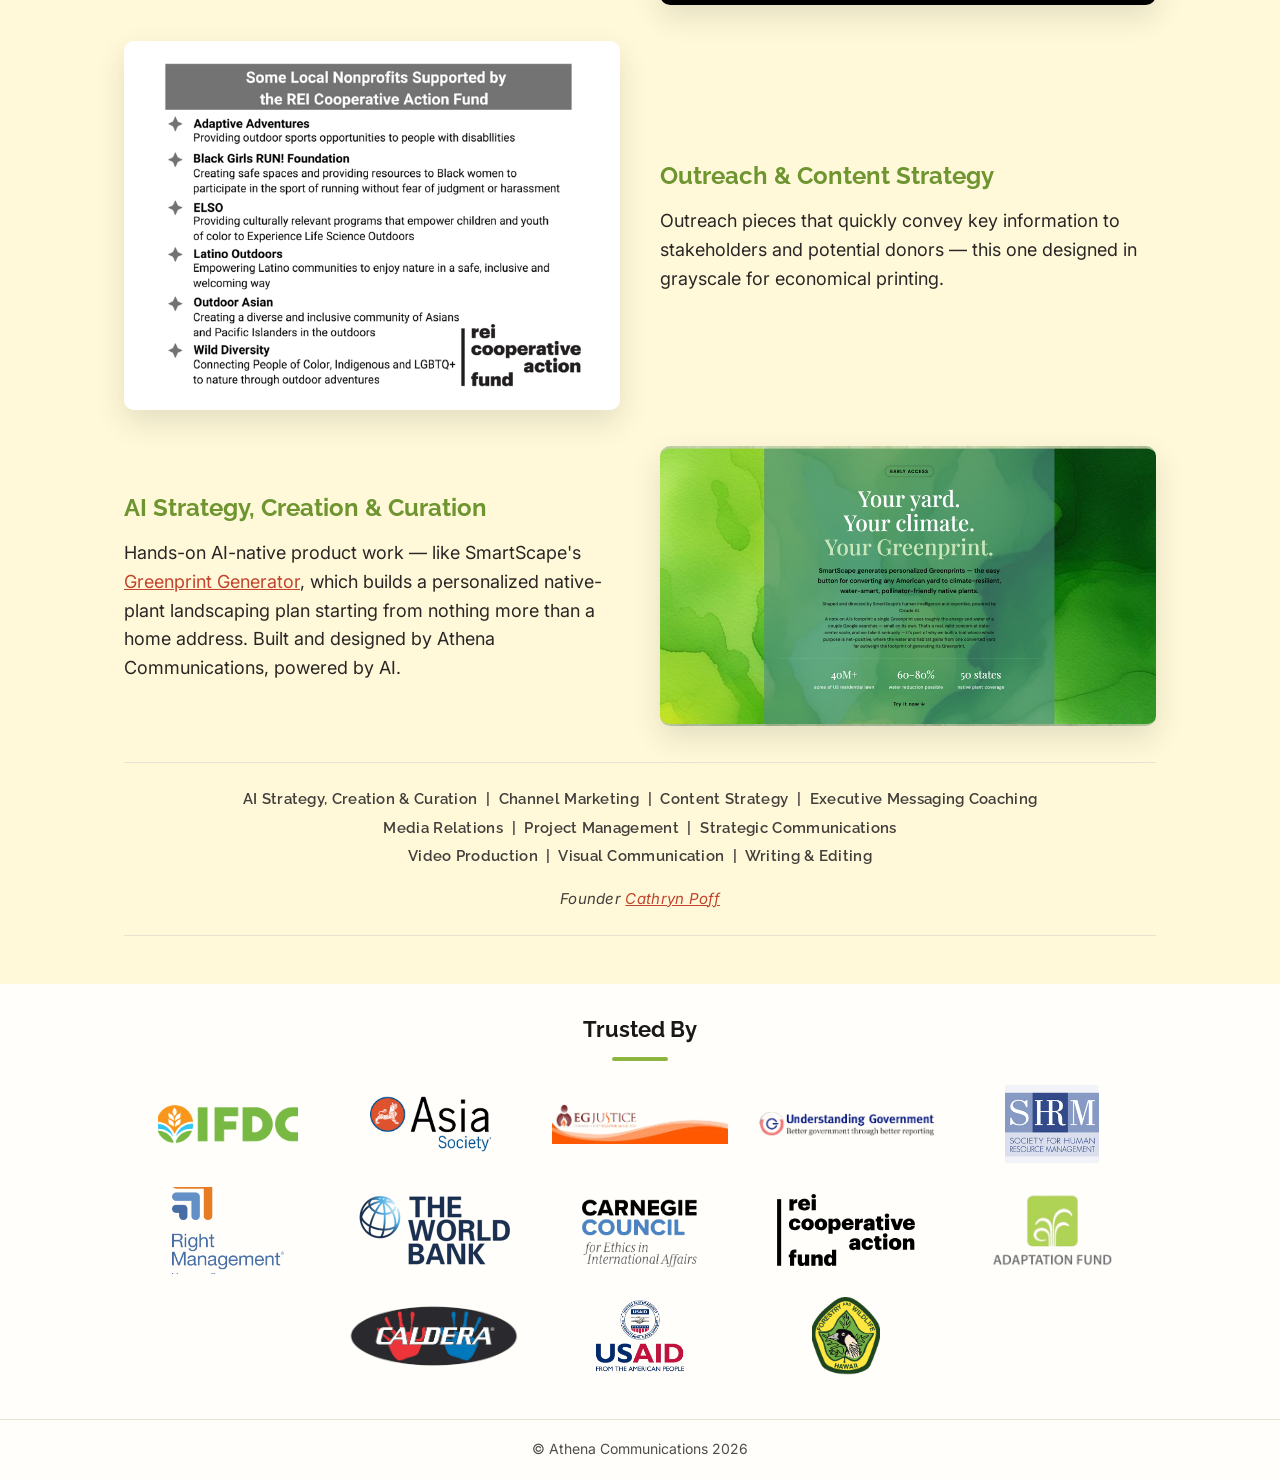
==== commit 9d0412f2: "Add files via upload" ====
--- a/index.html
+++ b/index.html
@@ -27,6 +27,7 @@
   </div>
 </section>
 
+<div class="section-yellow">
 <section class="wrap">
   <div class="section-head">
     <h2>What We Do</h2>
@@ -84,6 +85,7 @@
     <p class="founder">Founder <a href="https://cathrynpoff.pro" target="_blank" rel="noopener">Cathryn Poff</a></p>
   </div>
 </section>
+</div>
 
 <section class="clients wrap">
   <div class="section-head">
--- a/styles.css
+++ b/styles.css
@@ -10,6 +10,7 @@
   --orange: #F0812E;
   --rust: #C1442D;
   --yellow: #FFC20E;
+  --yellow-pale: #FFF9D9;
   --line: #E7E1D3;
   --max: 1080px;
 }
@@ -101,6 +102,11 @@
 }
 
 /* What We Do */
+
+.section-yellow {
+  background: var(--yellow-pale);
+  padding: 40px 0;
+}
 
 .section-head {
   text-align: center;
